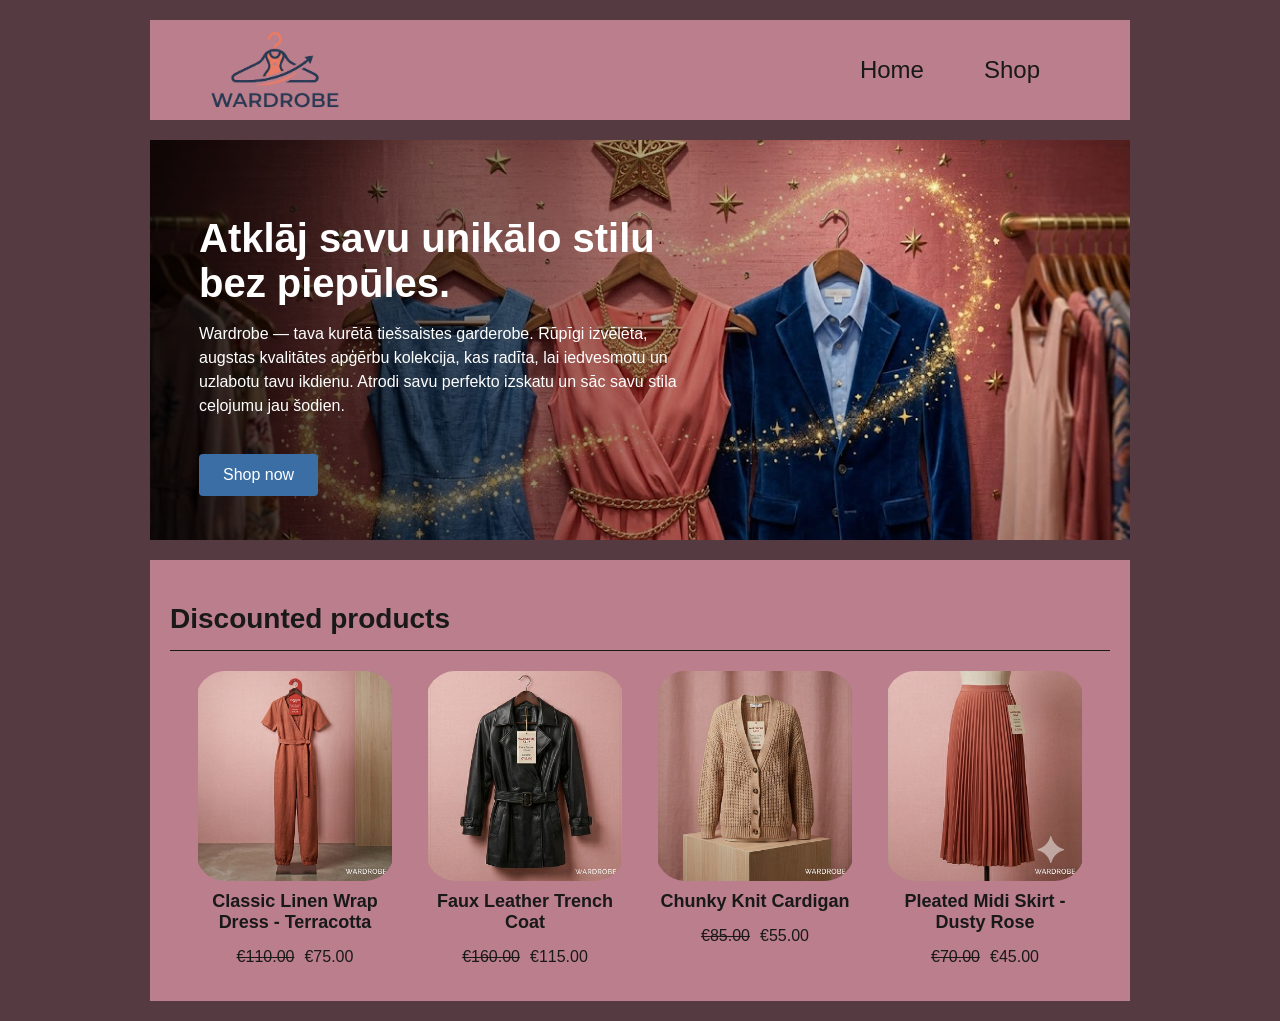
==== index.html @ edb50b8a "Modified images. Finished discounted products section" ====
<!DOCTYPE html>
<html lang="en">
<head>
    <meta charset="UTF-8">
    <meta name="viewport" content="width=device-width, initial-scale=1.0">
    <title>Wardrobe</title>
    <link rel="stylesheet" href="style.css">
</head>
<body>
    <div class="layout">
        <header>
            <img src="images/logo.png" class="logo">
            <nav>
                <a>Home</a>
                <a>Shop</a>
            </nav>
        </header>
        <section class="hero">
            <div class="hero-content">
              <h1>Atklāj savu unikālo stilu bez piepūles.</h1>
              <p>Wardrobe — tava kurētā tiešsaistes garderobe. Rūpīgi izvēlēta, augstas kvalitātes apģērbu kolekcija, kas radīta, lai iedvesmotu un uzlabotu tavu ikdienu. Atrodi savu perfekto izskatu un sāc savu stila ceļojumu jau šodien.</p>
              <a href="" class="btn">Shop now</a>
            </div>
        </section>
        <section class="disc_products">
            <h2 class="underlined_hd">Discounted products</h2>
            <div class="products_list">
                <div class="product">
                    <img src="images/product1.png" alt="Product 1">
                    <h3>Classic Linen Wrap Dress - Terracotta</h3>
                    <div class="price"><span class="discount">€110.00</span>€75.00</div>
                </div>
                <div class="product">
                    <img src="images/product2.png" alt="Product 2">
                    <h3>Faux Leather Trench Coat</h3>
                    <div class="price"><span class="discount">€160.00</span>€115.00</div>
                </div>
                <div class="product">
                    <img src="images/product3.png" alt="Product 3">
                    <h3>Chunky Knit Cardigan</h3>
                    <div class="price"><span class="discount">€85.00</span>€55.00</div>
                </div>
                <div class="product">
                    <img src="images/product4.png" alt="Product 4">
                    <h3>Pleated Midi Skirt - Dusty Rose</h3>
                    <div class="price"><span class="discount">€70.00</span>€45.00</div>
                </div>
            </div>
        </section>
    </div>  
</body>
</html>
---- style.css ----
:root {
    font-family: 'Arial', sans-serif;
    color: var(--carbon_black);
    --carbon_black: #191919;
    --violet: #553A41;
    --pink: #bb7e8c;
    --gray: #E6E8E6;
    --blue: #3a6ea5;
    --hover_blue: #2a4e75;
    --text-size: 16px;
}

body {
    background-color: var(--violet);
    margin: 20px 150px;
    padding: 0;
}

.logo {
    width: 130px;
    cursor: pointer;
}

header {
    display: flex;
    flex-direction: row;
    align-items: center;
    justify-content: space-between;
    padding: 10px;
    padding-left: 60px;
    padding-right: 80px;
    background-color: var(--pink);
}

nav a {
    text-decoration: none;
    font-size: 24px;
    cursor: pointer;
    transition: 0.5s ease;
    border-radius: 15px;
    padding: 10px;
}

nav {
    display: flex;
    flex-direction: row;
    gap: 40px;
}

nav a:hover {
    background-color: var(--violet);
}

.hero {
    min-height: 400px;
    background-image: linear-gradient(to right, rgba(0, 0, 0, 0.8) 0%, rgba(0, 0, 0, 0) 80%), url('images/hero_section_bg_v2.png');

    background-size: cover;
    background-position: center; 

    display: flex;
    align-items: center;
    padding: 0 5%;
}

.hero-content {
    max-width: 500px;
    color: #ffffff;
}

.hero-content h1 {
    font-size: 2.5rem;
    margin-bottom: 15px;
}

.hero-content p {
    line-height: 1.5;
}

.btn {
    display: inline-block;
    padding: 12px 24px;
    background-color: var(--blue);
    color: white;
    text-decoration: none;
    border-radius: 4px;
    margin-top: 20px;
    cursor: pointer;
    transition: 0.3s ease;
}

.btn:hover {
    background-color: var(--hover_blue);
}

.layout {
    display: flex;
    flex-direction: column;
    gap: 20px;
}

h1 {
    font-size: 40px;
}

p {
    font-size: var(--text-size);
}

.disc_products {
    background-color: var(--pink);
    padding: 20px;
    padding-bottom: 30px;
}

h2 {
    font-size: 28px;
    margin-bottom: 20px;
}

.underlined_hd {
    border-bottom: 1px var(--carbon_black) solid;
    padding-bottom: 15px;
}

.products_list {
    padding: 0 20px;
    display: flex;
    flex-direction: row;
    gap: 20px;
    align-items: center;
    justify-content: space-around;
}

.product {
    display: flex;
    flex-direction: column;
    height: 300px;
    width: 200px;
}

.product img {
    height: 70%;
    width: auto;
    object-fit:contain;
    border-radius: 15%;
}

h3 {
    font-size: 18px;
    margin-top: 10px;
    flex-wrap: wrap;
    text-align: center;
    margin-bottom: 10px;
}

.price {
    font-size: var(--text-size);
    margin-top: 5px;
    text-align: center;
}

.discount {
    text-decoration: line-through;
    color: var(--carbon_black);
    margin-right: 10px;
}
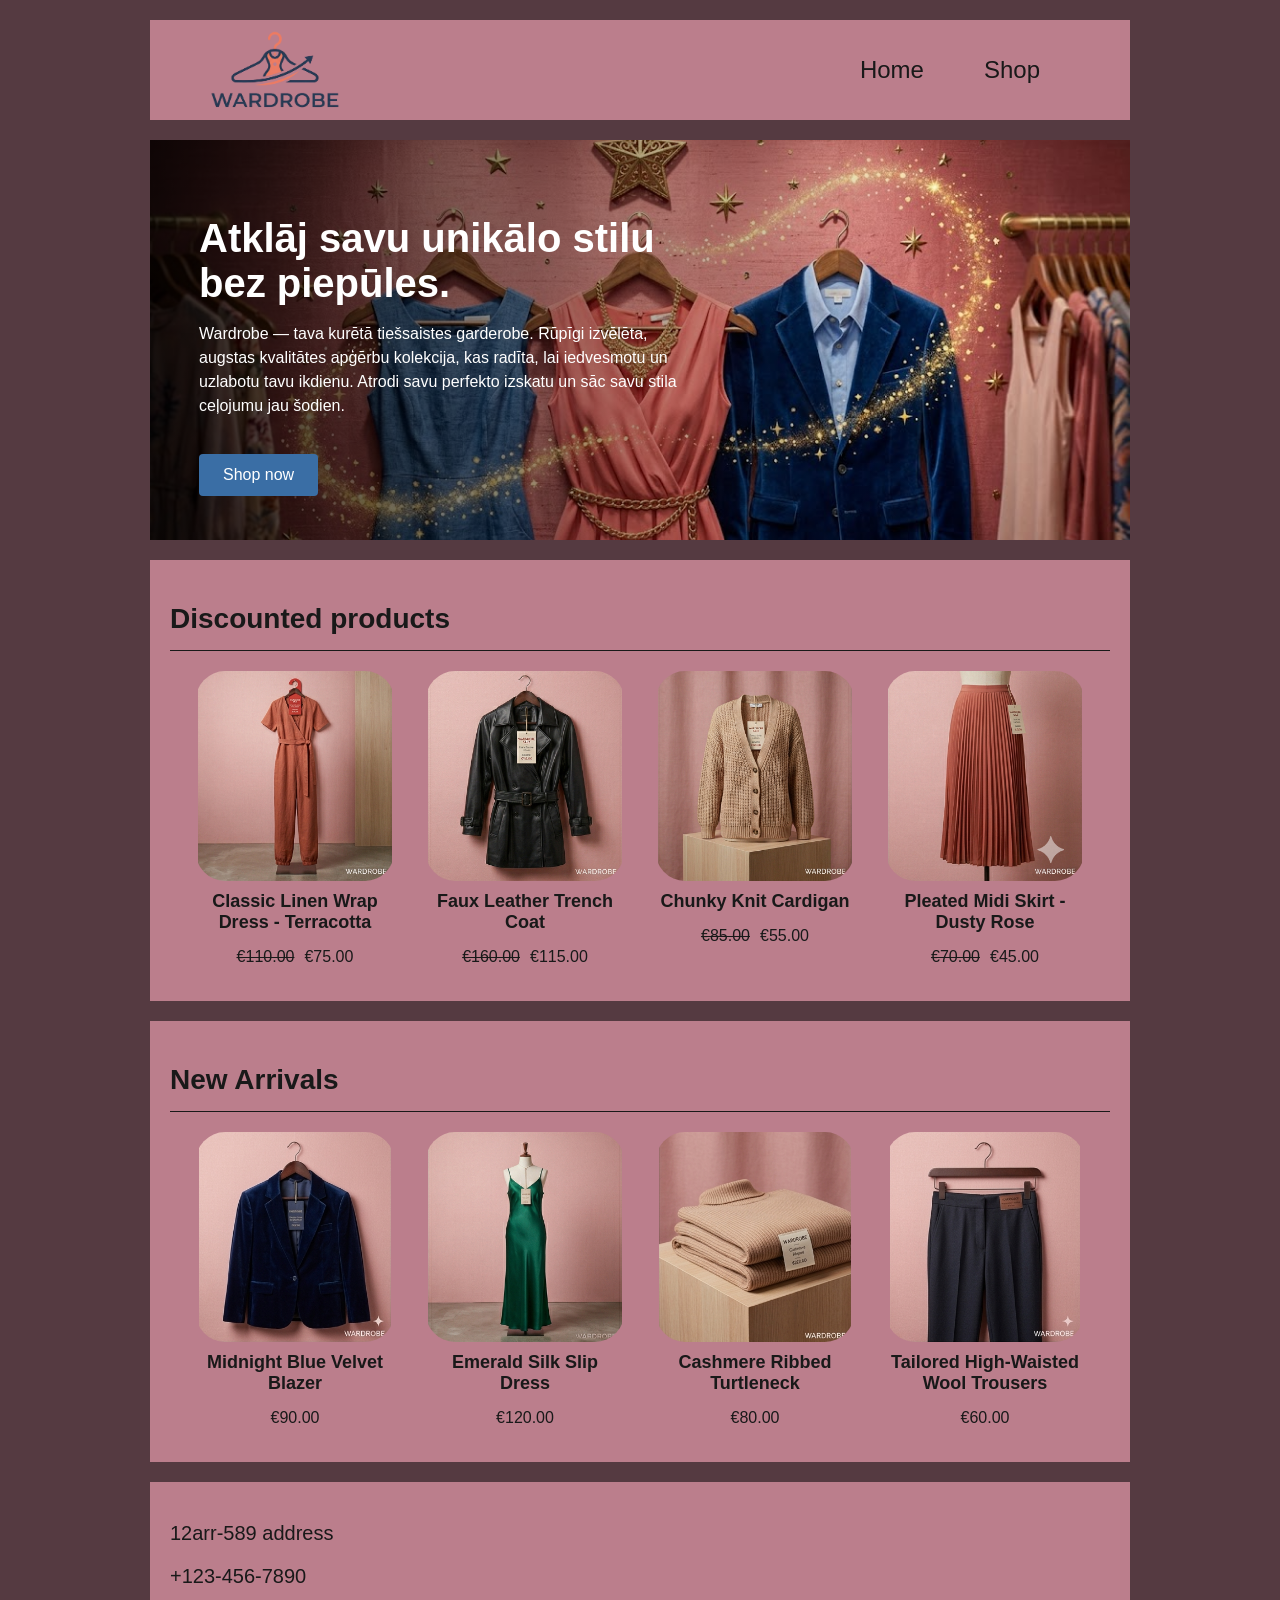
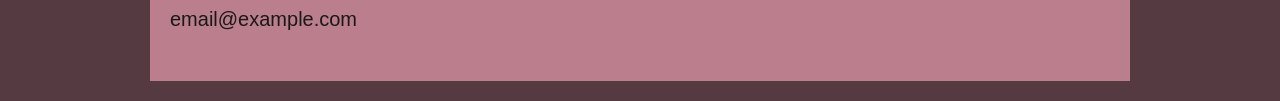
==== commit 670fa697: "Added sections: New arrivals, About" ====
--- a/index.html
+++ b/index.html
@@ -47,6 +47,36 @@
                 </div>
             </div>
         </section>
-    </div>  
+        <section class="new_arrivals">
+            <h2 class="underlined_hd">New Arrivals</h2>
+            <div class="products_list">
+                <div class="product">
+                    <img src="images/product5.png" alt="Product 5">
+                    <h3>Midnight Blue Velvet Blazer</h3>
+                    <div class="price">€90.00</div>
+                </div>
+                <div class="product">
+                    <img src="images/product6.png" alt="Product 6">
+                    <h3>Emerald Silk Slip Dress</h3>
+                    <div class="price">€120.00</div>
+                </div>
+                <div class="product">
+                    <img src="images/product7.png" alt="Product 7">
+                    <h3>Cashmere Ribbed Turtleneck</h3>
+                    <div class="price">€80.00</div>
+                </div>
+                <div class="product">
+                    <img src="images/product8.png" alt="Product 8">
+                    <h3>Tailored High-Waisted Wool Trousers</h3>
+                    <div class="price">€60.00</div>
+                </div>
+            </div>
+        </section>
+        <section class="about">
+            <p>12arr-589 address</p>
+            <p>+123-456-7890</p>
+            <p>email@example.com</p>
+        </section>
+    </div>
 </body>
 </html>
--- a/style.css
+++ b/style.css
@@ -113,6 +113,12 @@
     padding-bottom: 30px;
 }
 
+.new_arrivals {
+    background-color: var(--pink);
+    padding: 20px;
+    padding-bottom: 30px;
+}
+
 h2 {
     font-size: 28px;
     margin-bottom: 20px;
@@ -164,4 +170,14 @@
     text-decoration: line-through;
     color: var(--carbon_black);
     margin-right: 10px;
+}
+
+.about {
+    background-color: var(--pink);
+    padding: 20px;
+    padding-bottom: 30px;
+}
+
+.about p{
+    font-size: calc(1.25 * var(--text-size));
 }
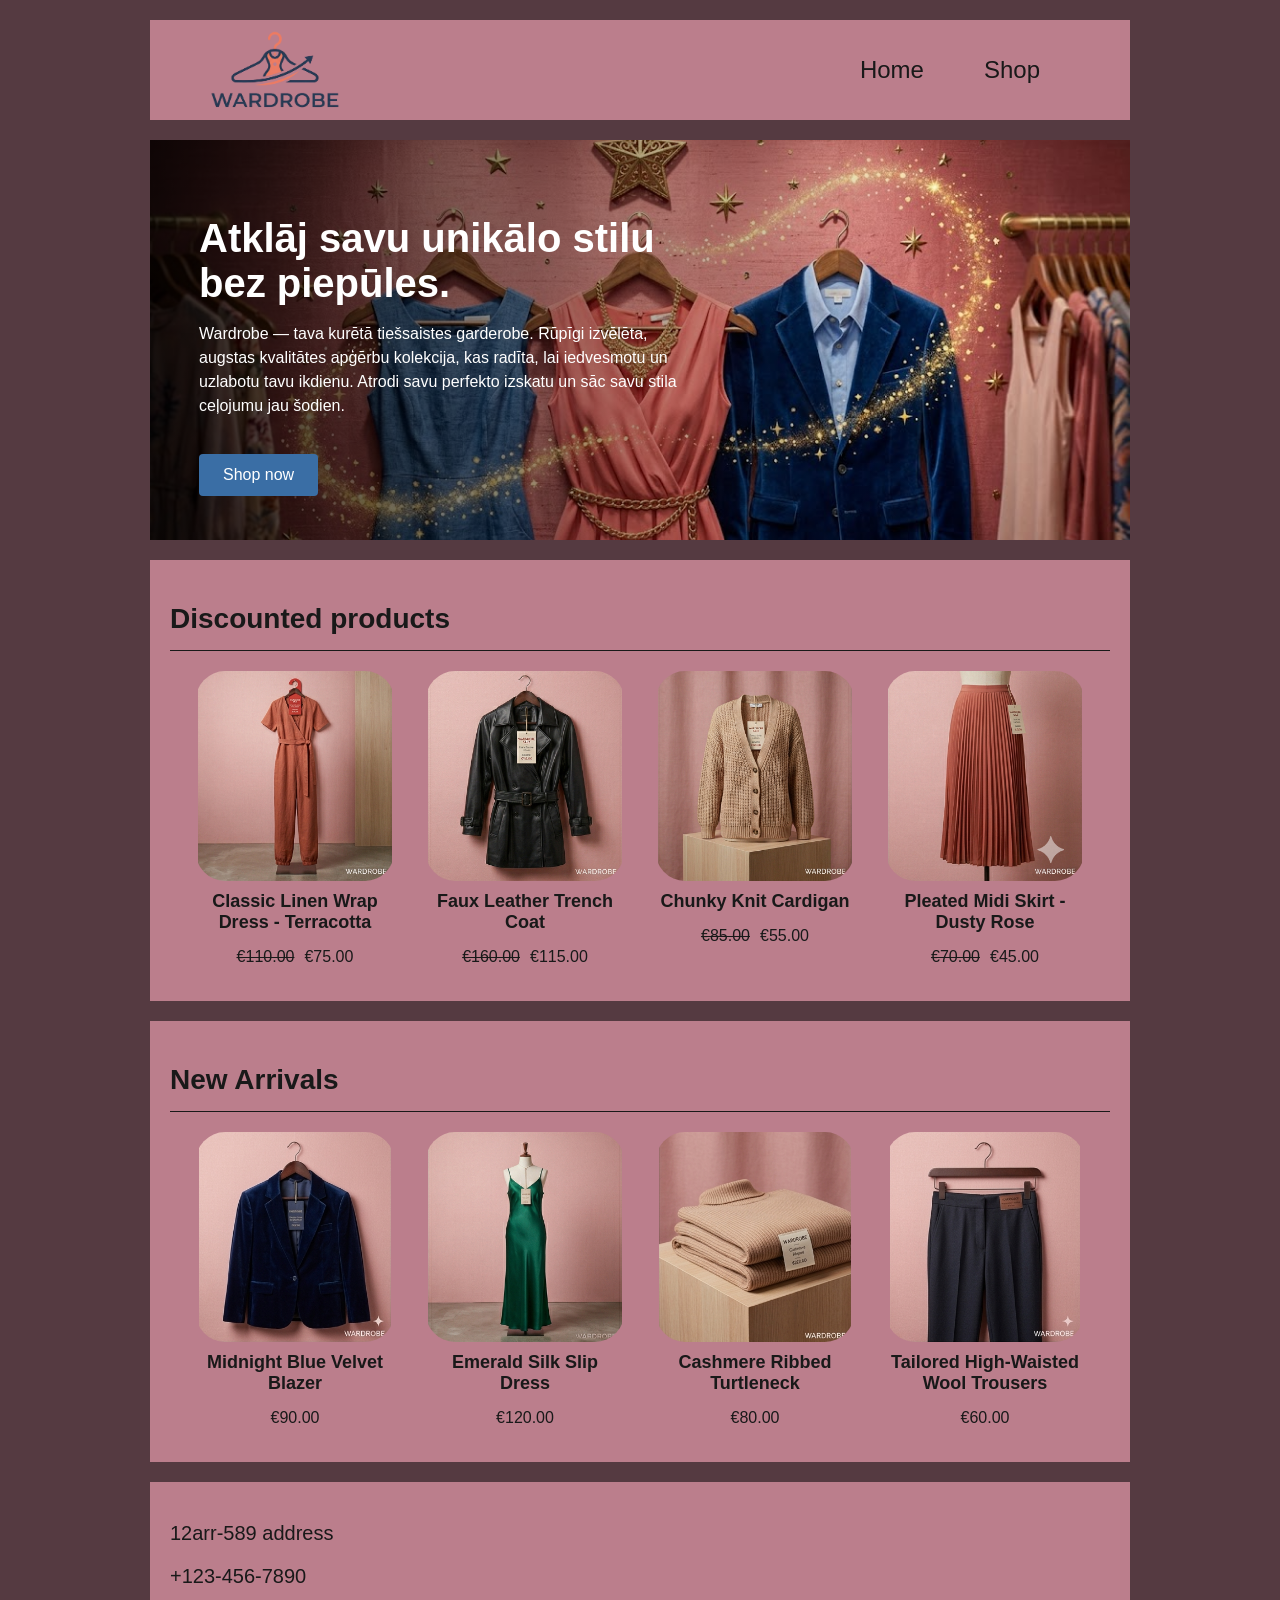
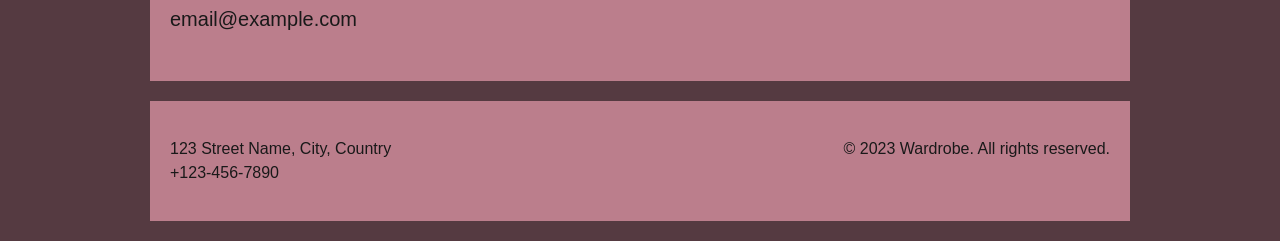
==== commit 44821543: "Added footer" ====
--- a/index.html
+++ b/index.html
@@ -77,6 +77,10 @@
             <p>+123-456-7890</p>
             <p>email@example.com</p>
         </section>
+        <footer>
+            <p>123 Street Name, City, Country<br>+123-456-7890</p>
+            <p>© 2023 Wardrobe. All rights reserved.</p>
+        </footer>
     </div>
 </body>
 </html>
--- a/style.css
+++ b/style.css
@@ -180,4 +180,14 @@
 
 .about p{
     font-size: calc(1.25 * var(--text-size));
+}
+
+footer {
+    background-color: var(--pink);
+    padding: 20px;
+    text-align: left;
+    display: flex;
+    flex-direction: row;
+    justify-content: space-between;
+    line-height: 1.5;
 }
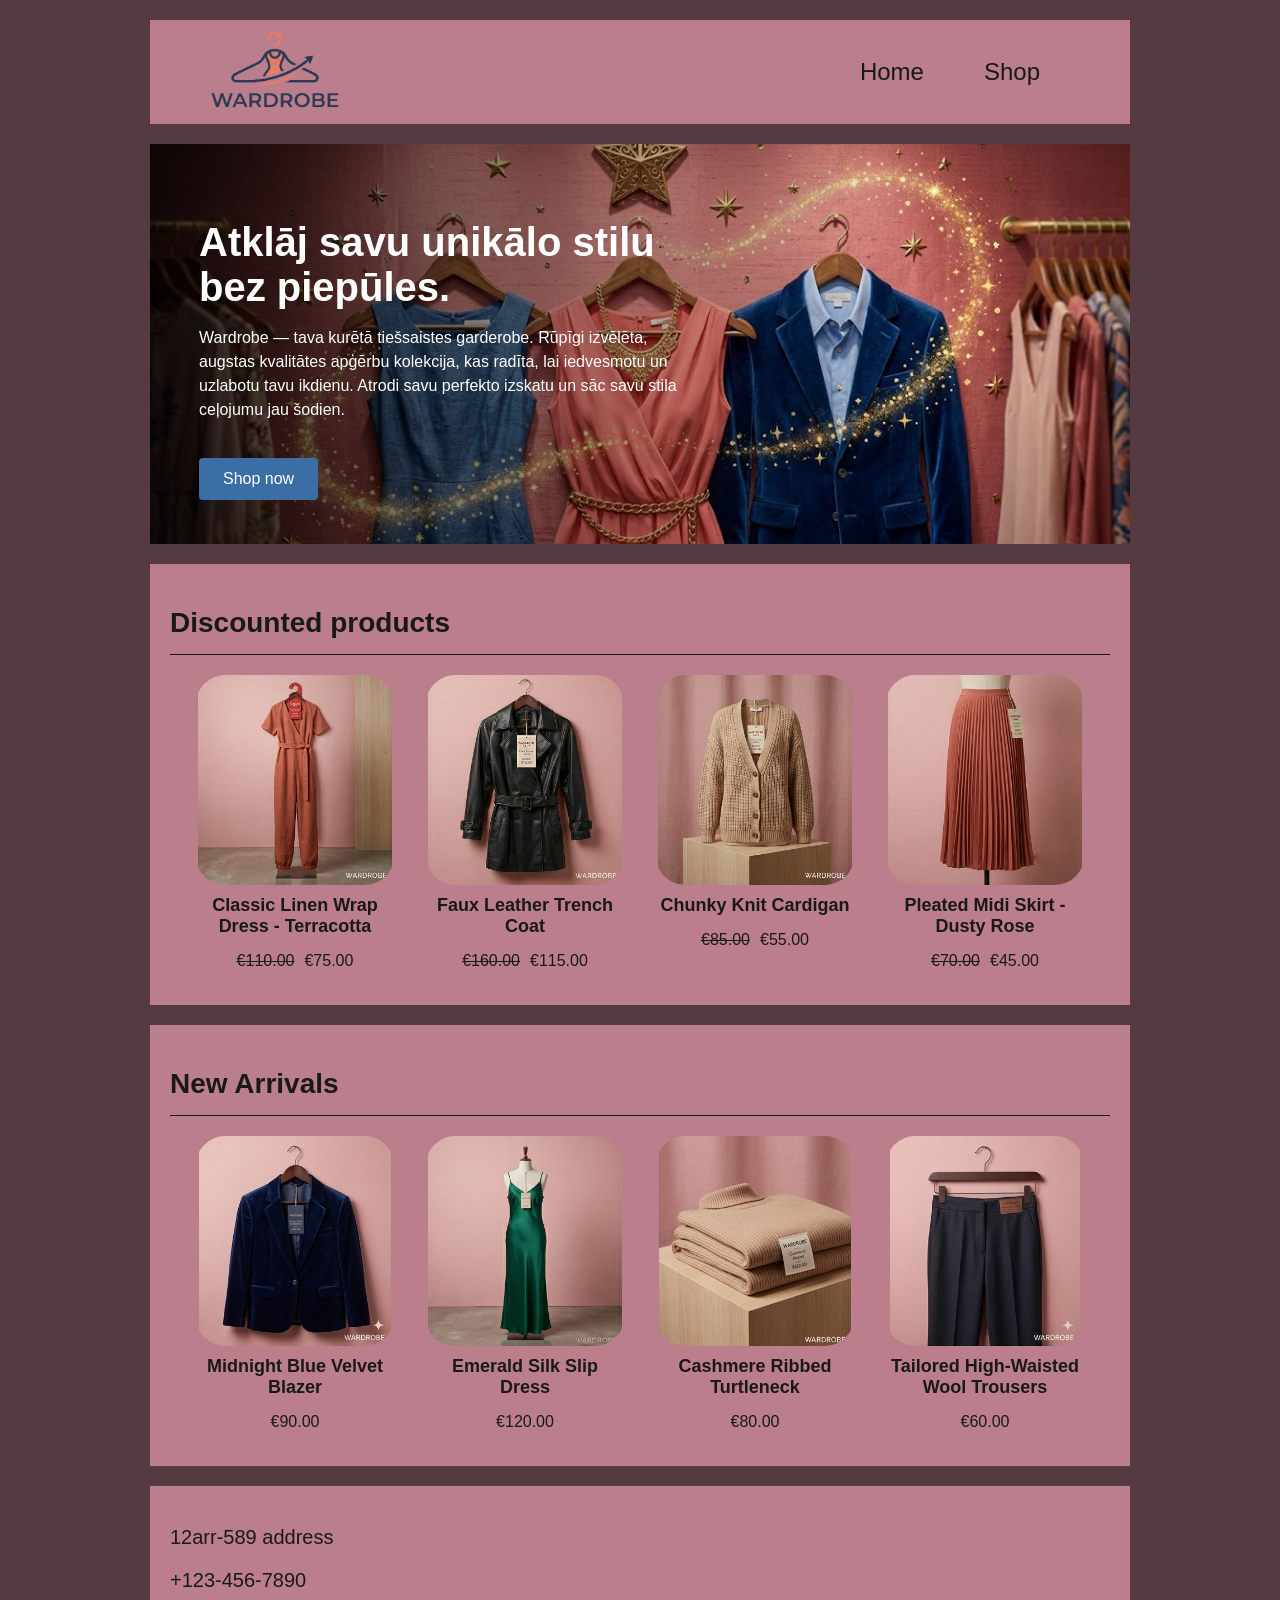
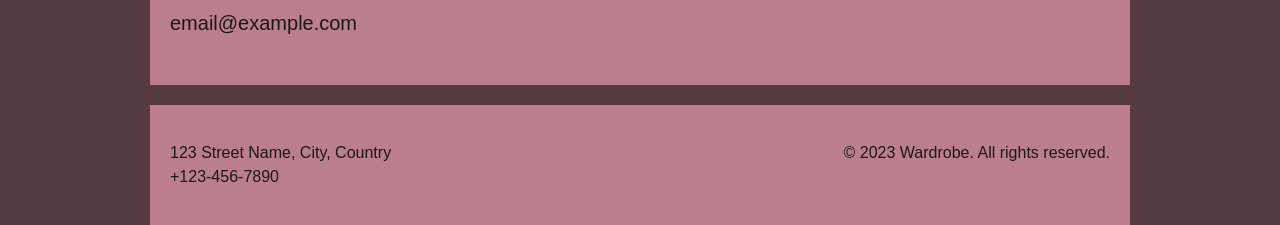
==== commit aee17870: "jurchik" ====
--- a/index.html
+++ b/index.html
@@ -9,17 +9,17 @@
 <body>
     <div class="layout">
         <header>
-            <img src="images/logo.png" class="logo">
+            <a href="index.html"><img src="images/logo.png" class="logo"></a>
             <nav>
-                <a>Home</a>
-                <a>Shop</a>
+                <a href="index.html">Home</a>
+                <a href="store.html">Shop</a>
             </nav>
         </header>
         <section class="hero">
             <div class="hero-content">
               <h1>Atklāj savu unikālo stilu bez piepūles.</h1>
               <p>Wardrobe — tava kurētā tiešsaistes garderobe. Rūpīgi izvēlēta, augstas kvalitātes apģērbu kolekcija, kas radīta, lai iedvesmotu un uzlabotu tavu ikdienu. Atrodi savu perfekto izskatu un sāc savu stila ceļojumu jau šodien.</p>
-              <a href="" class="btn">Shop now</a>
+              <a href="store.html" class="btn">Shop now</a>
             </div>
         </section>
         <section class="disc_products">
--- a/style.css
+++ b/style.css
@@ -14,6 +14,7 @@
     background-color: var(--violet);
     margin: 20px 150px;
     padding: 0;
+    margin-bottom: 0;
 }
 
 .logo {
@@ -39,6 +40,7 @@
     transition: 0.5s ease;
     border-radius: 15px;
     padding: 10px;
+    color: var(--carbon_black);
 }
 
 nav {
@@ -136,6 +138,7 @@
     gap: 20px;
     align-items: center;
     justify-content: space-around;
+    flex-wrap: wrap;
 }
 
 .product {
@@ -190,4 +193,14 @@
     flex-direction: row;
     justify-content: space-between;
     line-height: 1.5;
+}
+
+main {
+
+}
+
+.search-area {
+    display: flex;
+    flex-direction: row;
+    max-height: 100px;
 }
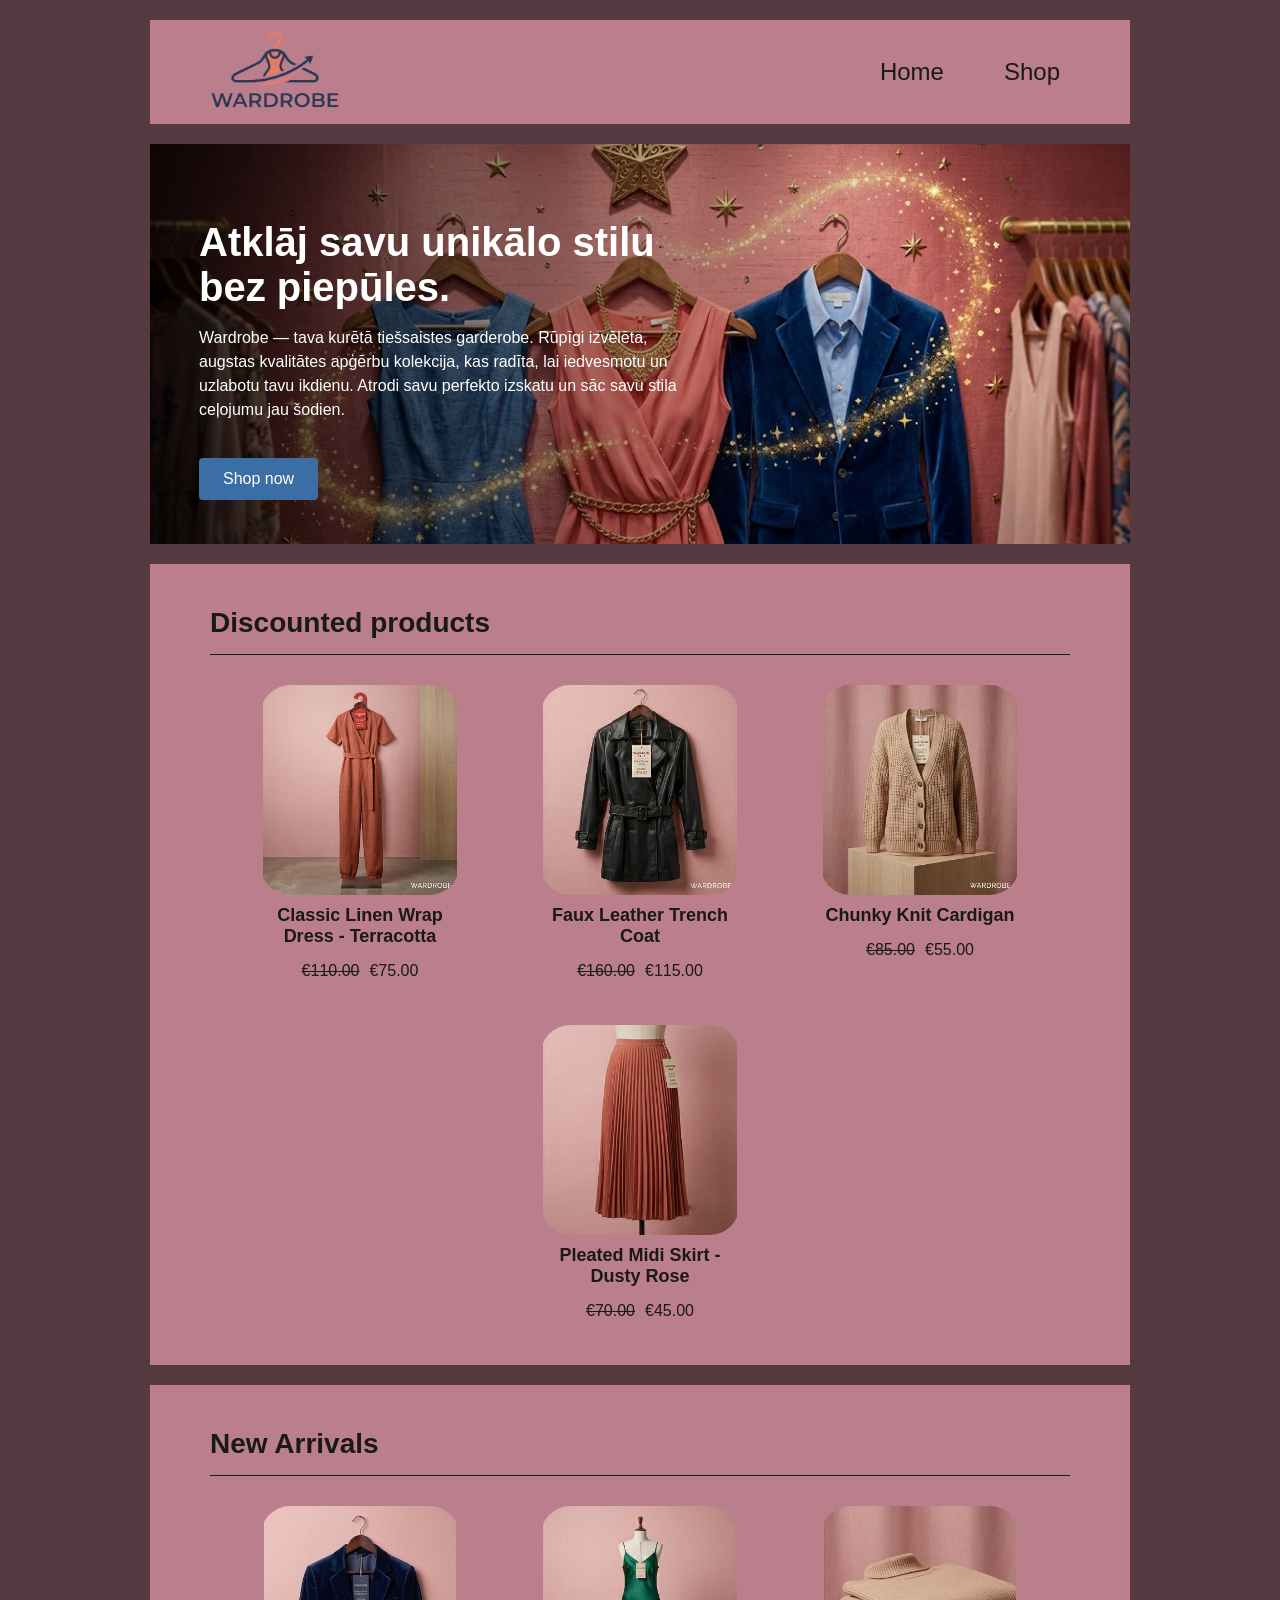
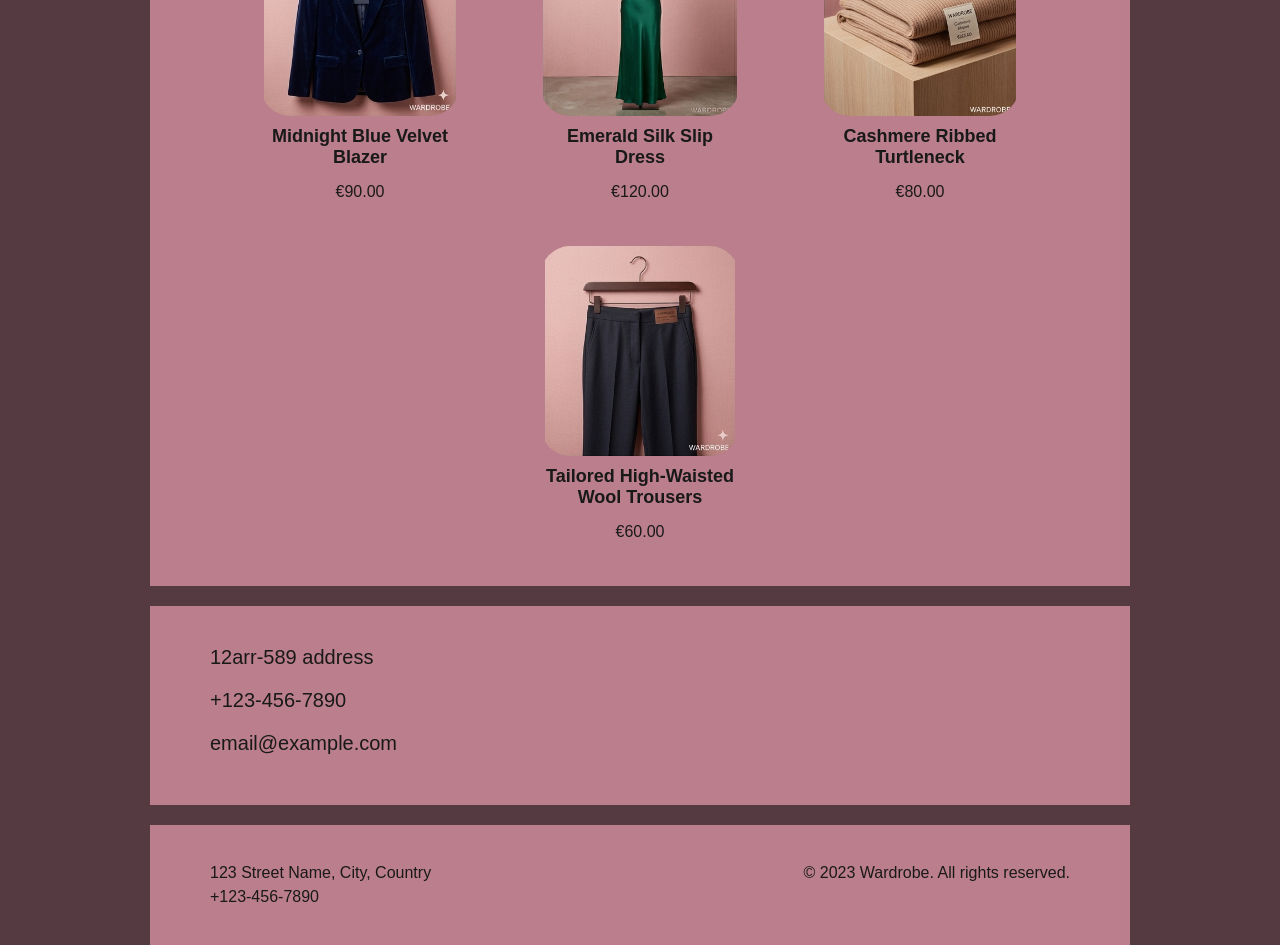
==== commit 479f7c59: "added icon" ====
--- a/index.html
+++ b/index.html
@@ -5,6 +5,7 @@
     <meta name="viewport" content="width=device-width, initial-scale=1.0">
     <title>Wardrobe</title>
     <link rel="stylesheet" href="style.css">
+    <link rel="icon" type="image.png" href="images/icon.png">
 </head>
 <body>
     <div class="layout">
--- a/style.css
+++ b/style.css
@@ -29,7 +29,7 @@
     justify-content: space-between;
     padding: 10px;
     padding-left: 60px;
-    padding-right: 80px;
+    padding-right: 60px;
     background-color: var(--pink);
 }
 
@@ -111,13 +111,13 @@
 
 .disc_products {
     background-color: var(--pink);
-    padding: 20px;
+    padding: 20px 60px;
     padding-bottom: 30px;
 }
 
 .new_arrivals {
     background-color: var(--pink);
-    padding: 20px;
+    padding: 20px 60px;
     padding-bottom: 30px;
 }
 
@@ -146,6 +146,15 @@
     flex-direction: column;
     height: 300px;
     width: 200px;
+    transition: 0.3s ease;
+    border-radius: 15%;
+    padding: 10px;
+    cursor: pointer;
+}
+
+.product:hover {
+    transform: scale(1.05);
+    background-color: #ce919f;
 }
 
 .product img {
@@ -177,7 +186,7 @@
 
 .about {
     background-color: var(--pink);
-    padding: 20px;
+    padding: 20px 60px;
     padding-bottom: 30px;
 }
 
@@ -187,7 +196,7 @@
 
 footer {
     background-color: var(--pink);
-    padding: 20px;
+    padding: 20px 60px;
     text-align: left;
     display: flex;
     flex-direction: row;
@@ -196,11 +205,86 @@
 }
 
 main {
-
+    display: flex;
+    flex-direction: column;
+    gap: 20px;
+}
+
+.search {
+    display: flex;
+    flex-direction: row;
+    align-items: center;
 }
 
 .search-area {
     display: flex;
     flex-direction: row;
-    max-height: 100px;
+    max-height: 50px;
+    width: 40%;
+}
+
+.search-bar {
+    padding: 10px;
+    border: none;
+    border-radius: 0;
+    font-size: var(--text-size);
+    width: 100%;
+    border: 1px solid var(--gray);
+}
+
+.search-bar:focus {
+    outline: none;
+    border: 1px solid var(--carbon_black);
+}
+
+.search-btn {
+    background-color: var(--gray);
+    border: none;
+    cursor: pointer;
+    width: 75px;
+    transition: 0.3s ease;
+}
+
+.search-btn:active {
+    background-color: gray;
+}
+
+.search-btn img {
+    height: 20px;
+}
+
+.filter select{
+    min-height: 40px;
+    width: 200px;
+}
+
+.filter select:focus{
+    outline: none;
+}
+
+.filter select:active {
+    background-color: var(--gray);
+}
+
+.search {
+    display: flex;
+    flex-direction: row;
+    align-items: center;
+    justify-content: space-between;
+    background-color: var(--pink);
+    padding: 20px 60px;
+}
+
+.filter select{
+    padding: 10px;
+}
+
+.product_grid {
+    background-color: var(--pink);
+    padding: 20px 60px;
+    display: grid;
+    grid-template-columns: repeat(auto-fit, minmax(300px, 1fr));
+    place-content: center;
+    place-items: center;
+    row-gap: 15px;
 }
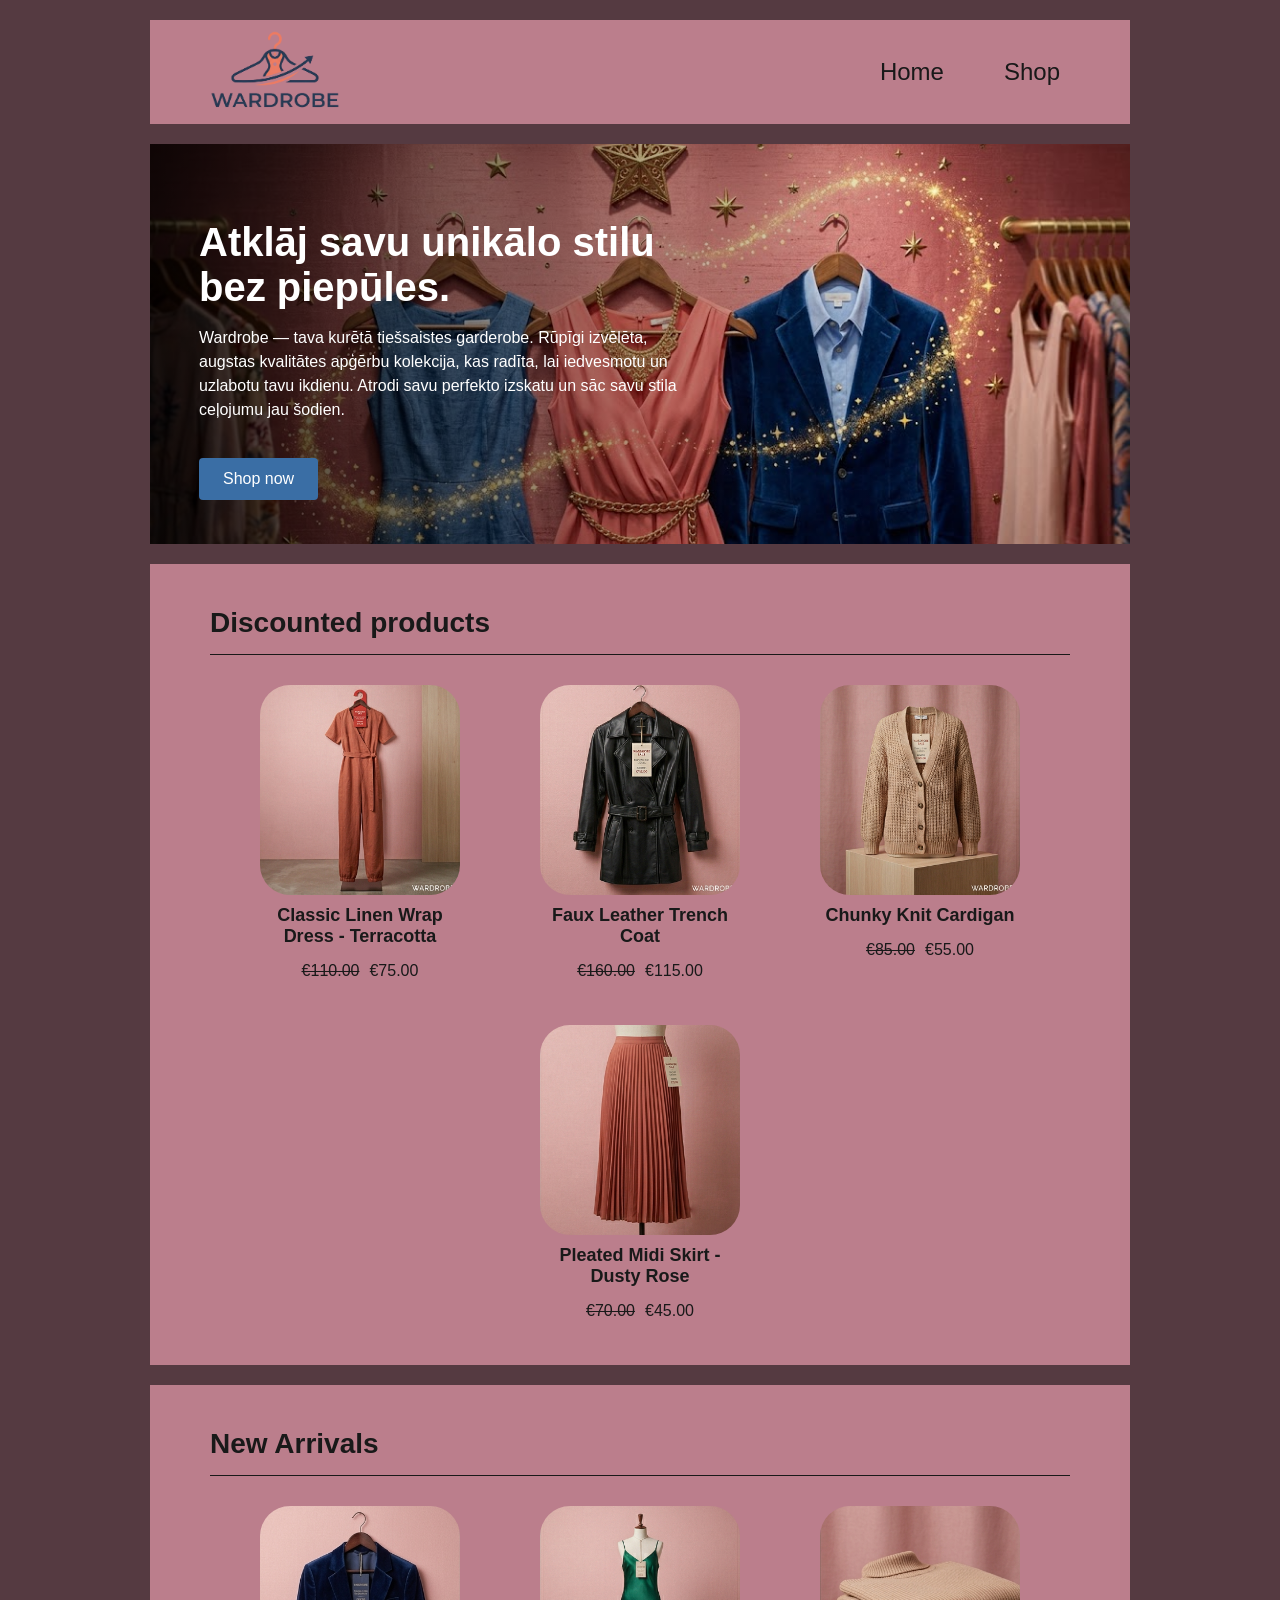
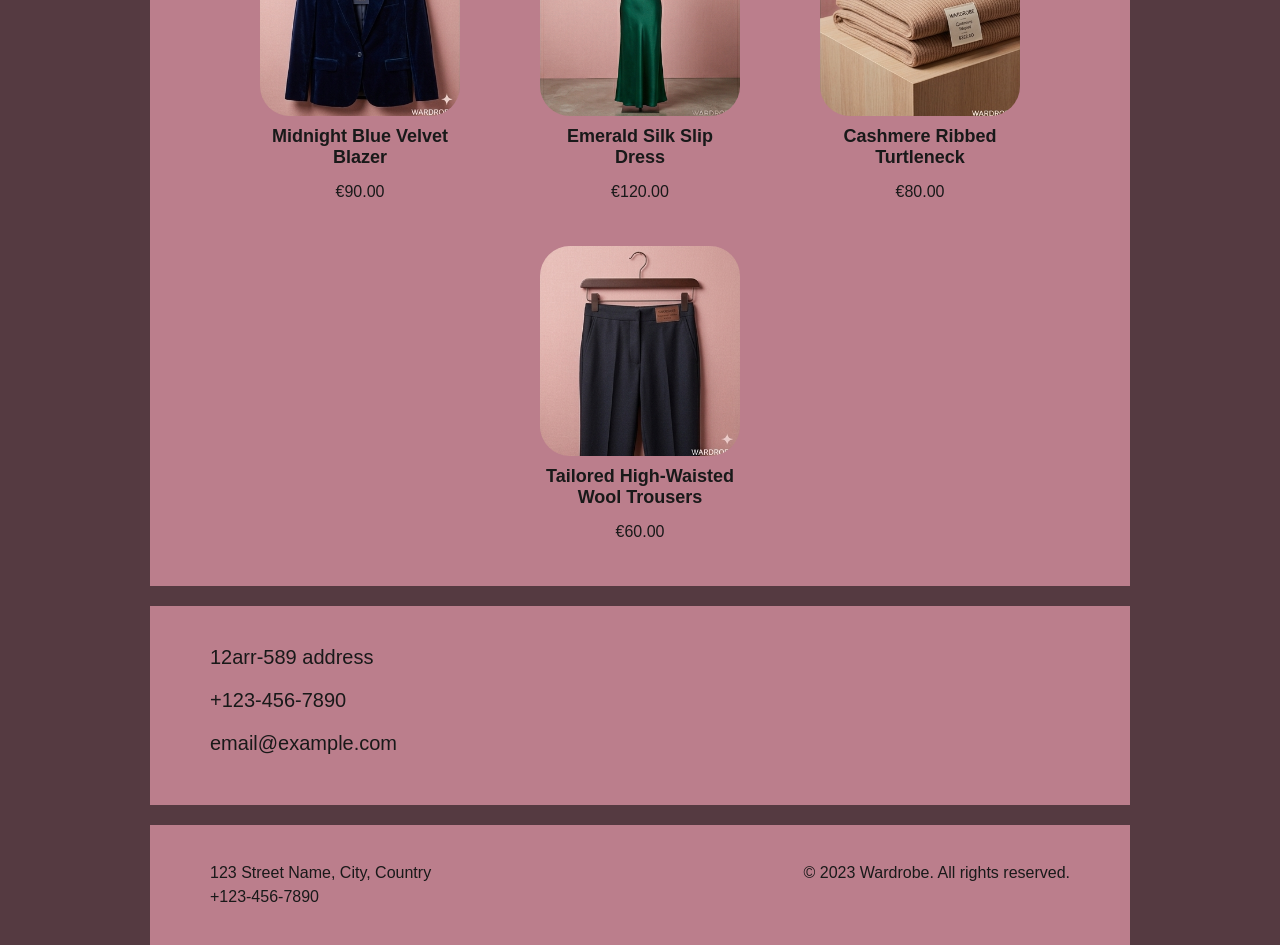
==== commit f7877466: "Started js" ====
--- a/index.html
+++ b/index.html
@@ -6,6 +6,7 @@
     <title>Wardrobe</title>
     <link rel="stylesheet" href="style.css">
     <link rel="icon" type="image.png" href="images/icon.png">
+    <script src="script.js"></script>
 </head>
 <body>
     <div class="layout">
@@ -23,7 +24,7 @@
               <a href="store.html" class="btn">Shop now</a>
             </div>
         </section>
-        <section class="disc_products">
+        <section class="disc_products" id="disc_products">
             <h2 class="underlined_hd">Discounted products</h2>
             <div class="products_list">
                 <div class="product">
--- a/style.css
+++ b/style.css
@@ -147,7 +147,7 @@
     height: 300px;
     width: 200px;
     transition: 0.3s ease;
-    border-radius: 15%;
+    border-radius: 30px;
     padding: 10px;
     cursor: pointer;
 }
@@ -160,8 +160,8 @@
 .product img {
     height: 70%;
     width: auto;
-    object-fit:contain;
-    border-radius: 15%;
+    border-radius: 30px;
+    object-fit: cover;
 }
 
 h3 {
@@ -287,4 +287,4 @@
     place-content: center;
     place-items: center;
     row-gap: 15px;
-}+}
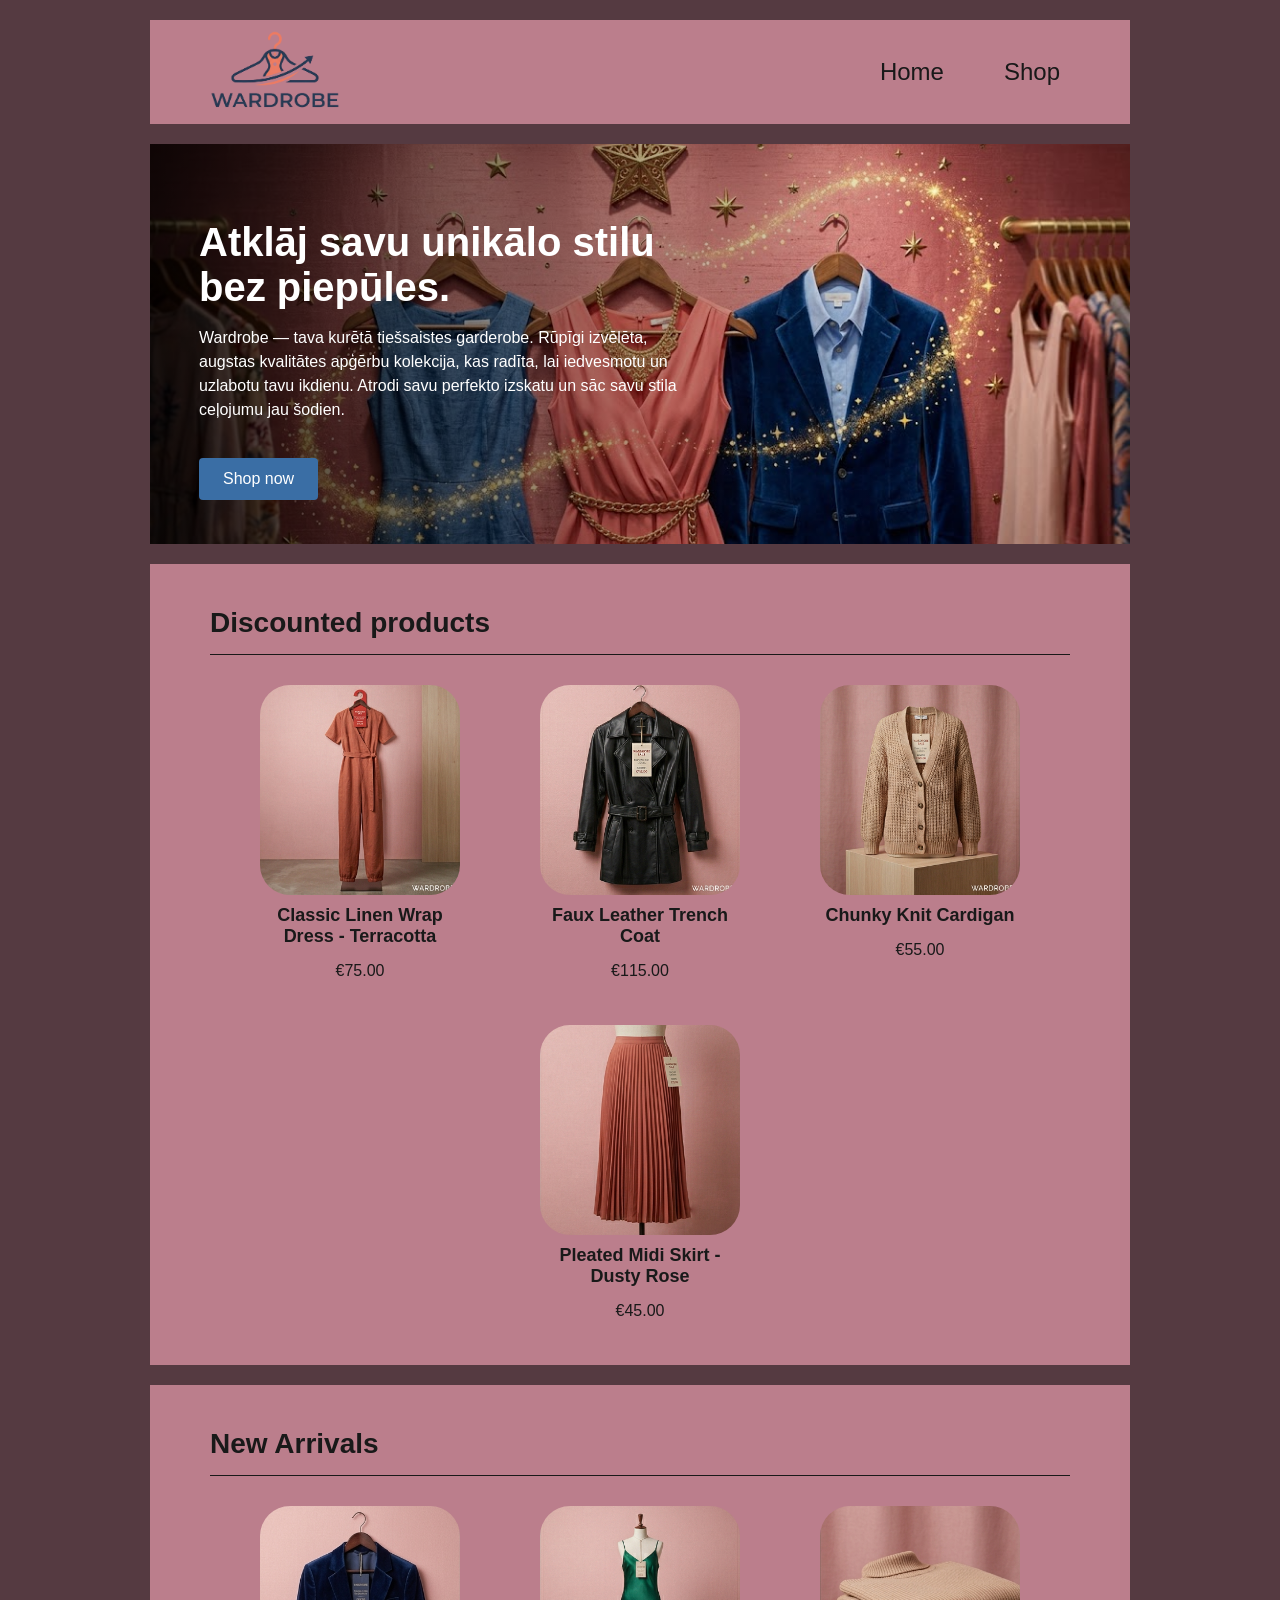
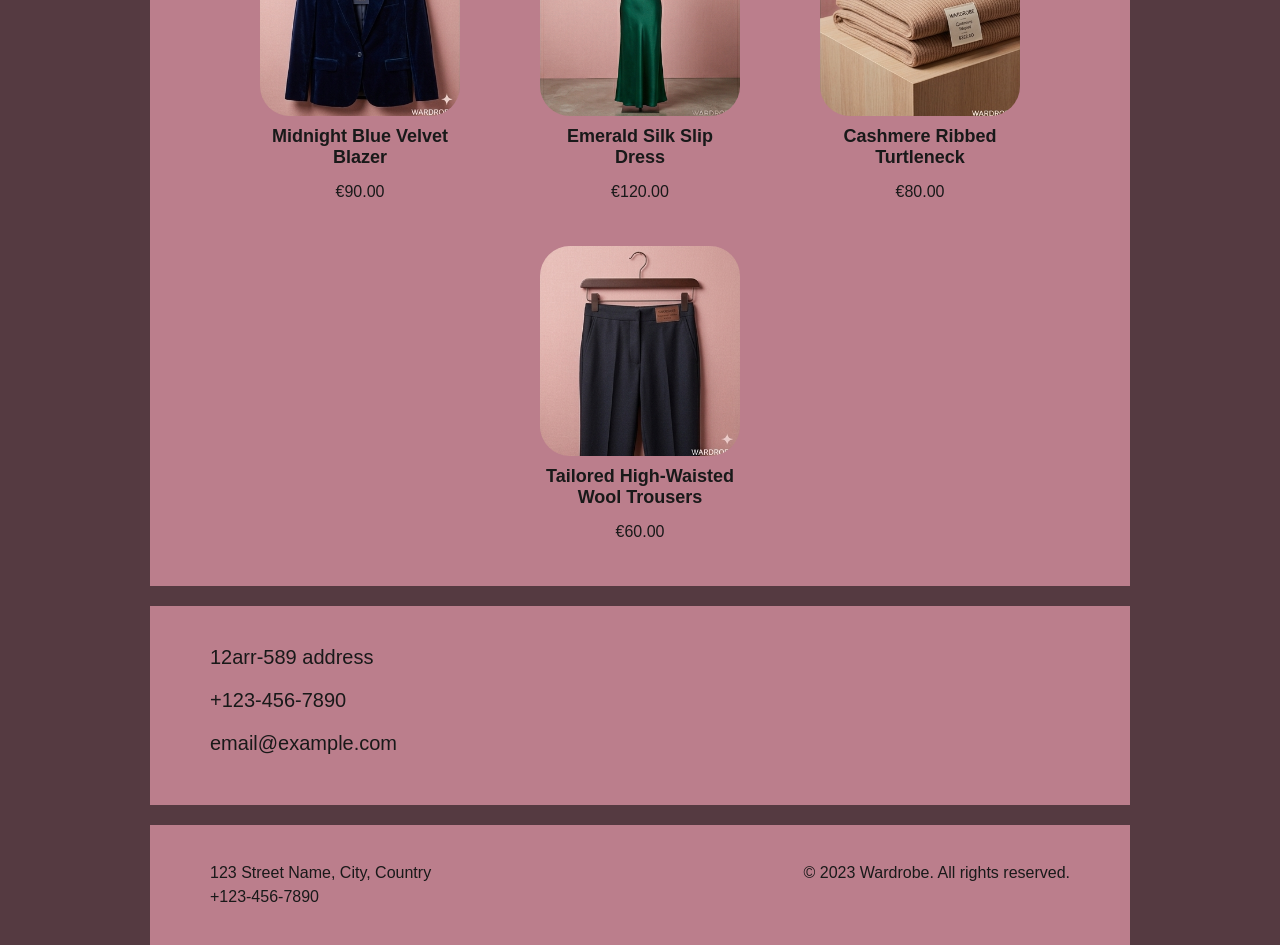
==== commit a1c9c5a0: "Added automatically clothes loading" ====
--- a/index.html
+++ b/index.html
@@ -27,51 +27,13 @@
         <section class="disc_products" id="disc_products">
             <h2 class="underlined_hd">Discounted products</h2>
             <div class="products_list">
-                <div class="product">
-                    <img src="images/product1.png" alt="Product 1">
-                    <h3>Classic Linen Wrap Dress - Terracotta</h3>
-                    <div class="price"><span class="discount">€110.00</span>€75.00</div>
-                </div>
-                <div class="product">
-                    <img src="images/product2.png" alt="Product 2">
-                    <h3>Faux Leather Trench Coat</h3>
-                    <div class="price"><span class="discount">€160.00</span>€115.00</div>
-                </div>
-                <div class="product">
-                    <img src="images/product3.png" alt="Product 3">
-                    <h3>Chunky Knit Cardigan</h3>
-                    <div class="price"><span class="discount">€85.00</span>€55.00</div>
-                </div>
-                <div class="product">
-                    <img src="images/product4.png" alt="Product 4">
-                    <h3>Pleated Midi Skirt - Dusty Rose</h3>
-                    <div class="price"><span class="discount">€70.00</span>€45.00</div>
-                </div>
+                
             </div>
         </section>
         <section class="new_arrivals">
             <h2 class="underlined_hd">New Arrivals</h2>
             <div class="products_list">
-                <div class="product">
-                    <img src="images/product5.png" alt="Product 5">
-                    <h3>Midnight Blue Velvet Blazer</h3>
-                    <div class="price">€90.00</div>
-                </div>
-                <div class="product">
-                    <img src="images/product6.png" alt="Product 6">
-                    <h3>Emerald Silk Slip Dress</h3>
-                    <div class="price">€120.00</div>
-                </div>
-                <div class="product">
-                    <img src="images/product7.png" alt="Product 7">
-                    <h3>Cashmere Ribbed Turtleneck</h3>
-                    <div class="price">€80.00</div>
-                </div>
-                <div class="product">
-                    <img src="images/product8.png" alt="Product 8">
-                    <h3>Tailored High-Waisted Wool Trousers</h3>
-                    <div class="price">€60.00</div>
-                </div>
+                
             </div>
         </section>
         <section class="about">
